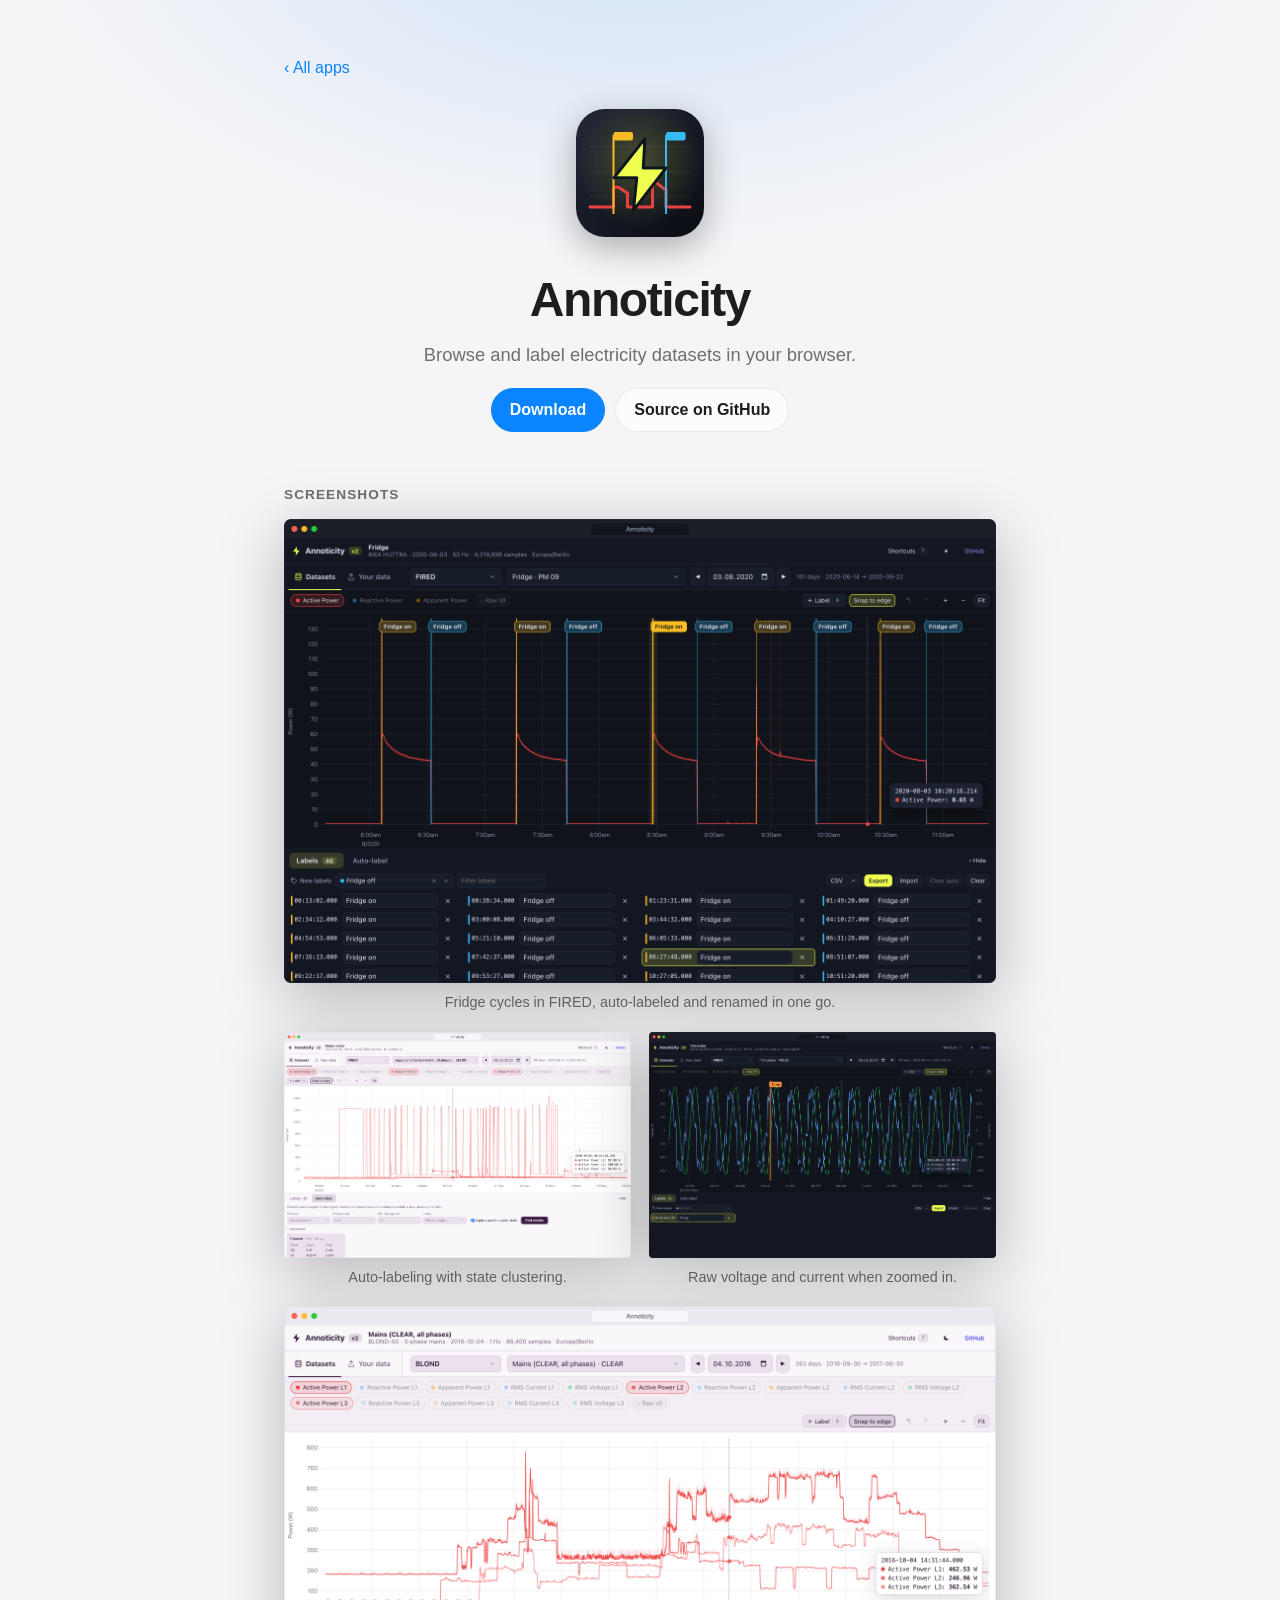
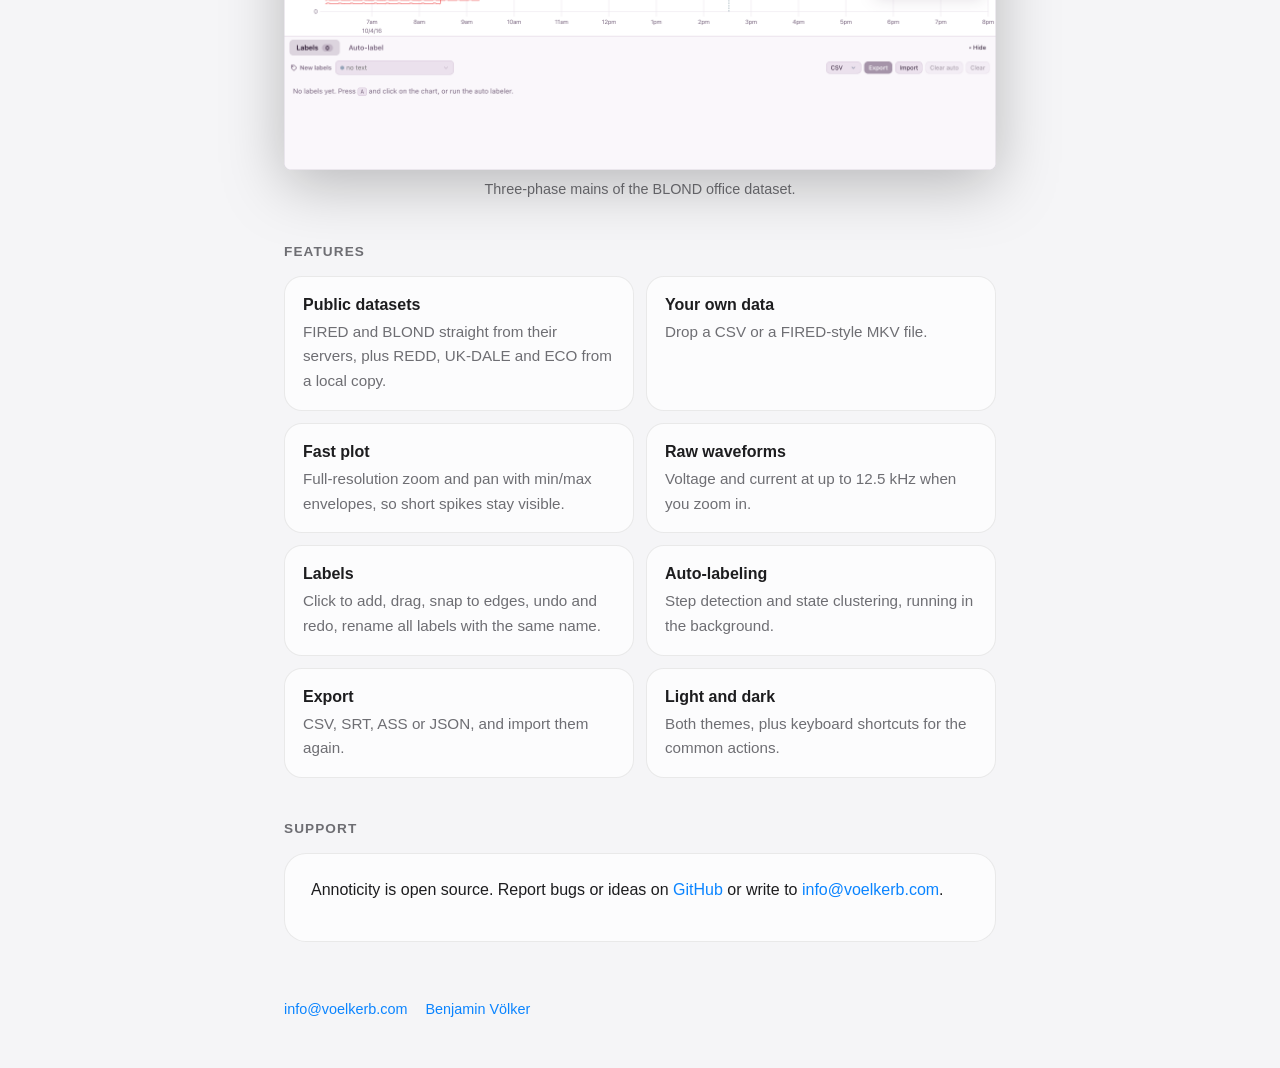
==== annoticity/index.html @ edf2dc3a "Add Annoticity page" ====
<!DOCTYPE html>
<html lang="en">
<head>
  <meta charset="utf-8">
  <meta name="viewport" content="width=device-width, initial-scale=1">
  <title>Annoticity – Label electricity datasets</title>
  <meta name="description" content="Annoticity is a web app to browse and label electricity datasets like FIRED and BLOND, or your own recordings.">
  <link rel="icon" href="../favicon.png">
  <link rel="stylesheet" href="../style.css">
  <style>
    .shots { display: grid; gap: 18px; }
    .shots figure { margin: 0; }
    .shots img { display: block; width: 100%; height: auto; filter: drop-shadow(0 14px 30px rgba(0,0,0,.25)); }
    .shots figcaption { color: var(--muted); font-size: .9rem; text-align: center; margin-top: 8px; }
    .shots .pair { display: grid; gap: 18px; grid-template-columns: 1fr 1fr; }
    @media (max-width: 560px) { .shots .pair { grid-template-columns: 1fr; } }
    .actions { display: flex; gap: 10px; justify-content: center; flex-wrap: wrap; margin-top: 18px; }
    .btn { padding: 9px 18px; border-radius: 999px; border: 1px solid var(--border); background: var(--card); color: var(--text); font-weight: 600; }
    .btn.primary { background: var(--accent); border-color: var(--accent); color: #fff; }
    a.btn:hover { text-decoration: none; filter: brightness(1.08); }
  </style>
</head>
<body>
  <div class="wrap">
    <a class="back" href="../">‹ All apps</a>

    <div class="hero">
      <img src="icon.png" alt="Annoticity app icon">
      <h1>Annoticity</h1>
      <p>Browse and label electricity datasets in your browser.</p>
      <div class="actions">
        <a class="btn primary" href="https://github.com/voelkerb/annoticity/releases/latest">Download</a>
        <a class="btn" href="https://github.com/voelkerb/annoticity">Source on GitHub</a>
      </div>
    </div>

    <h2>Screenshots</h2>
    <div class="shots">
      <figure>
        <img src="img/labels.png" alt="Fridge cycles from the FIRED dataset with on and off labels" loading="lazy">
        <figcaption>Fridge cycles in FIRED, auto-labeled and renamed in one go.</figcaption>
      </figure>
      <div class="pair">
        <figure>
          <img src="img/autolabel.png" alt="Auto-labeling the FIRED smart meter in the light theme" loading="lazy">
          <figcaption>Auto-labeling with state clustering.</figcaption>
        </figure>
        <figure>
          <img src="img/waveform.png" alt="Raw voltage and current of a TV switching on" loading="lazy">
          <figcaption>Raw voltage and current when zoomed in.</figcaption>
        </figure>
      </div>
      <figure>
        <img src="img/blond.png" alt="Three-phase mains of the BLOND office dataset" loading="lazy">
        <figcaption>Three-phase mains of the BLOND office dataset.</figcaption>
      </figure>
    </div>

    <h2>Features</h2>
    <ul class="features">
      <li><b>Public datasets</b><span>FIRED and BLOND straight from their servers, plus REDD, UK-DALE and ECO from a local copy.</span></li>
      <li><b>Your own data</b><span>Drop a CSV or a FIRED-style MKV file.</span></li>
      <li><b>Fast plot</b><span>Full-resolution zoom and pan with min/max envelopes, so short spikes stay visible.</span></li>
      <li><b>Raw waveforms</b><span>Voltage and current at up to 12.5 kHz when you zoom in.</span></li>
      <li><b>Labels</b><span>Click to add, drag, snap to edges, undo and redo, rename all labels with the same name.</span></li>
      <li><b>Auto-labeling</b><span>Step detection and state clustering, running in the background.</span></li>
      <li><b>Export</b><span>CSV, SRT, ASS or JSON, and import them again.</span></li>
      <li><b>Light and dark</b><span>Both themes, plus keyboard shortcuts for the common actions.</span></li>
    </ul>

    <h2>Support</h2>
    <div class="prose">
      <p>Annoticity is open source. Report bugs or ideas on <a href="https://github.com/voelkerb/annoticity/issues">GitHub</a> or write to <a href="mailto:info@voelkerb.com">info@voelkerb.com</a>.</p>
    </div>

    <footer>
      <a href="mailto:info@voelkerb.com">info@voelkerb.com</a>
      <a href="../">Benjamin Völker</a>
    </footer>
  </div>
</body>
</html>
---- style.css ----
:root {
  color-scheme: light dark;
  --bg: #f5f5f7;
  --bg-glow: rgba(0, 122, 255, 0.14);
  --card: rgba(255, 255, 255, 0.72);
  --border: rgba(0, 0, 0, 0.08);
  --text: #1d1d1f;
  --muted: #6e6e73;
  --accent: #0a84ff;
  --shadow: 0 8px 30px rgba(0, 0, 0, 0.08);
}

@media (prefers-color-scheme: dark) {
  :root {
    --bg: #000;
    --bg-glow: rgba(10, 132, 255, 0.22);
    --card: rgba(255, 255, 255, 0.06);
    --border: rgba(255, 255, 255, 0.1);
    --text: #f5f5f7;
    --muted: #98989d;
    --shadow: 0 8px 30px rgba(0, 0, 0, 0.5);
  }
}

* { box-sizing: border-box; }

body {
  margin: 0;
  min-height: 100vh;
  font-family: -apple-system, BlinkMacSystemFont, "SF Pro Text", "Segoe UI", Roboto, sans-serif;
  line-height: 1.55;
  color: var(--text);
  background:
    radial-gradient(900px 500px at 50% -10%, var(--bg-glow), transparent 70%),
    var(--bg);
  background-attachment: fixed;
  -webkit-font-smoothing: antialiased;
}

a { color: var(--accent); text-decoration: none; }
a:hover { text-decoration: underline; }

.wrap { max-width: 760px; margin: 0 auto; padding: 56px 24px 48px; }

header.site { margin-bottom: 40px; }
header.site h1 { font-size: clamp(2.2rem, 6vw, 3.2rem); letter-spacing: -0.03em; margin: 0 0 6px; }
header.site p { margin: 0; color: var(--muted); font-size: 1.15rem; }

h2 { font-size: 0.85rem; text-transform: uppercase; letter-spacing: 0.08em; color: var(--muted); margin: 40px 0 14px; }

.card {
  display: flex;
  align-items: center;
  gap: 20px;
  padding: 20px;
  background: var(--card);
  border: 1px solid var(--border);
  border-radius: 26px;
  box-shadow: var(--shadow);
  -webkit-backdrop-filter: blur(24px);
  backdrop-filter: blur(24px);
  color: inherit;
  transition: transform 0.2s ease;
}
a.card:hover { transform: translateY(-2px); text-decoration: none; }
.card img { width: 84px; height: 84px; border-radius: 19px; box-shadow: 0 4px 14px rgba(0, 0, 0, 0.25); flex: none; }
.card h3 { margin: 0 0 4px; font-size: 1.3rem; letter-spacing: -0.01em; }
.card p { margin: 0; color: var(--muted); }
.card .chev { margin-left: auto; color: var(--muted); font-size: 1.6rem; }

.hero { text-align: center; padding: 8px 0 12px; }
.hero img { width: 128px; height: 128px; border-radius: 29px; box-shadow: 0 10px 34px rgba(0, 0, 0, 0.3); }
.hero h1 { font-size: clamp(2.2rem, 6vw, 3rem); letter-spacing: -0.03em; margin: 18px 0 4px; }
.hero p { color: var(--muted); font-size: 1.15rem; margin: 0; }

.features { list-style: none; padding: 0; margin: 0; display: grid; gap: 12px; grid-template-columns: repeat(auto-fit, minmax(260px, 1fr)); }
.features li {
  padding: 16px 18px;
  background: var(--card);
  border: 1px solid var(--border);
  border-radius: 18px;
}
.features b { display: block; margin-bottom: 2px; }
.features span { color: var(--muted); font-size: 0.95rem; }

.prose { background: var(--card); border: 1px solid var(--border); border-radius: 22px; padding: 8px 26px 22px; }
.prose h2 { margin-top: 26px; }
.prose li { margin: 6px 0; }

footer { margin-top: 56px; color: var(--muted); font-size: 0.9rem; display: flex; gap: 18px; flex-wrap: wrap; }
.back { display: inline-block; margin-bottom: 20px; }


.stage {
  position: relative;
  padding: 44px 0 40px;
  border-radius: 28px;
  background:
    radial-gradient(520px 300px at 25% 20%, var(--bg-glow), transparent 70%),
    radial-gradient(420px 260px at 85% 90%, rgba(120, 90, 255, 0.16), transparent 70%),
    var(--card);
  border: 1px solid var(--border);
  box-shadow: var(--shadow);
  overflow: hidden;
  display: flex;
  justify-content: center;
}
.dev-mac { display: block; width: 80%; height: auto; margin-right: 12%; }
.dev-iphone {
  position: absolute;
  right: 4%;
  bottom: 16px;
  width: 24%;
  height: auto;
  filter: drop-shadow(0 18px 28px rgba(0, 0, 0, 0.35));
}

@media (max-width: 560px) {
  .stage { padding: 28px 0 28px; }
  .dev-mac { width: 88%; margin-right: 8%; }
  .dev-iphone { right: 2%; width: 30%; bottom: 14px; }
}

.stage.single { padding: 36px 0 32px; }
.stage.single .dev-mac { width: min(86%, 520px); margin-right: 0; }
.card + .card { margin-top: 14px; }

.win-stage { display: flex; justify-content: center; padding: 28px 0; }
.win { display: block; width: min(100%, 640px); height: auto; filter: drop-shadow(0 18px 36px rgba(0,0,0,.28)) drop-shadow(0 2px 6px rgba(0,0,0,.2)); }
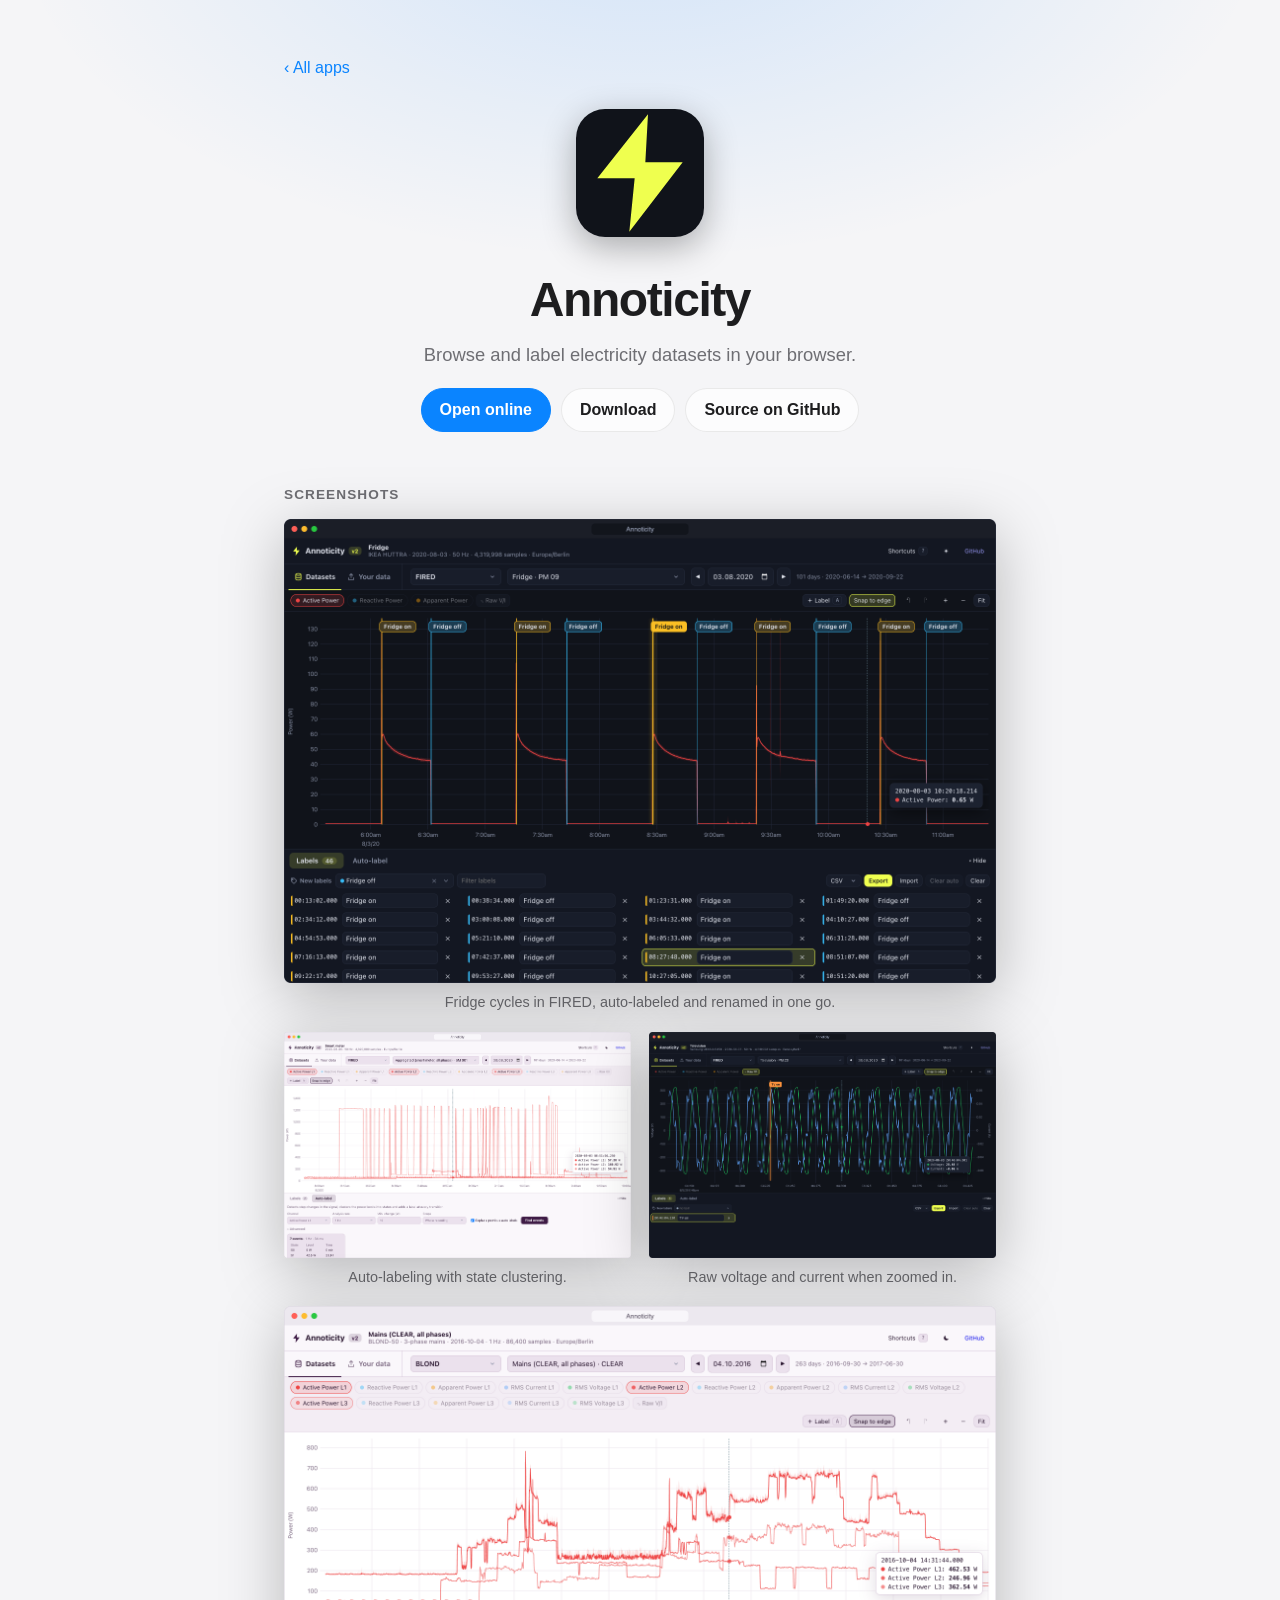
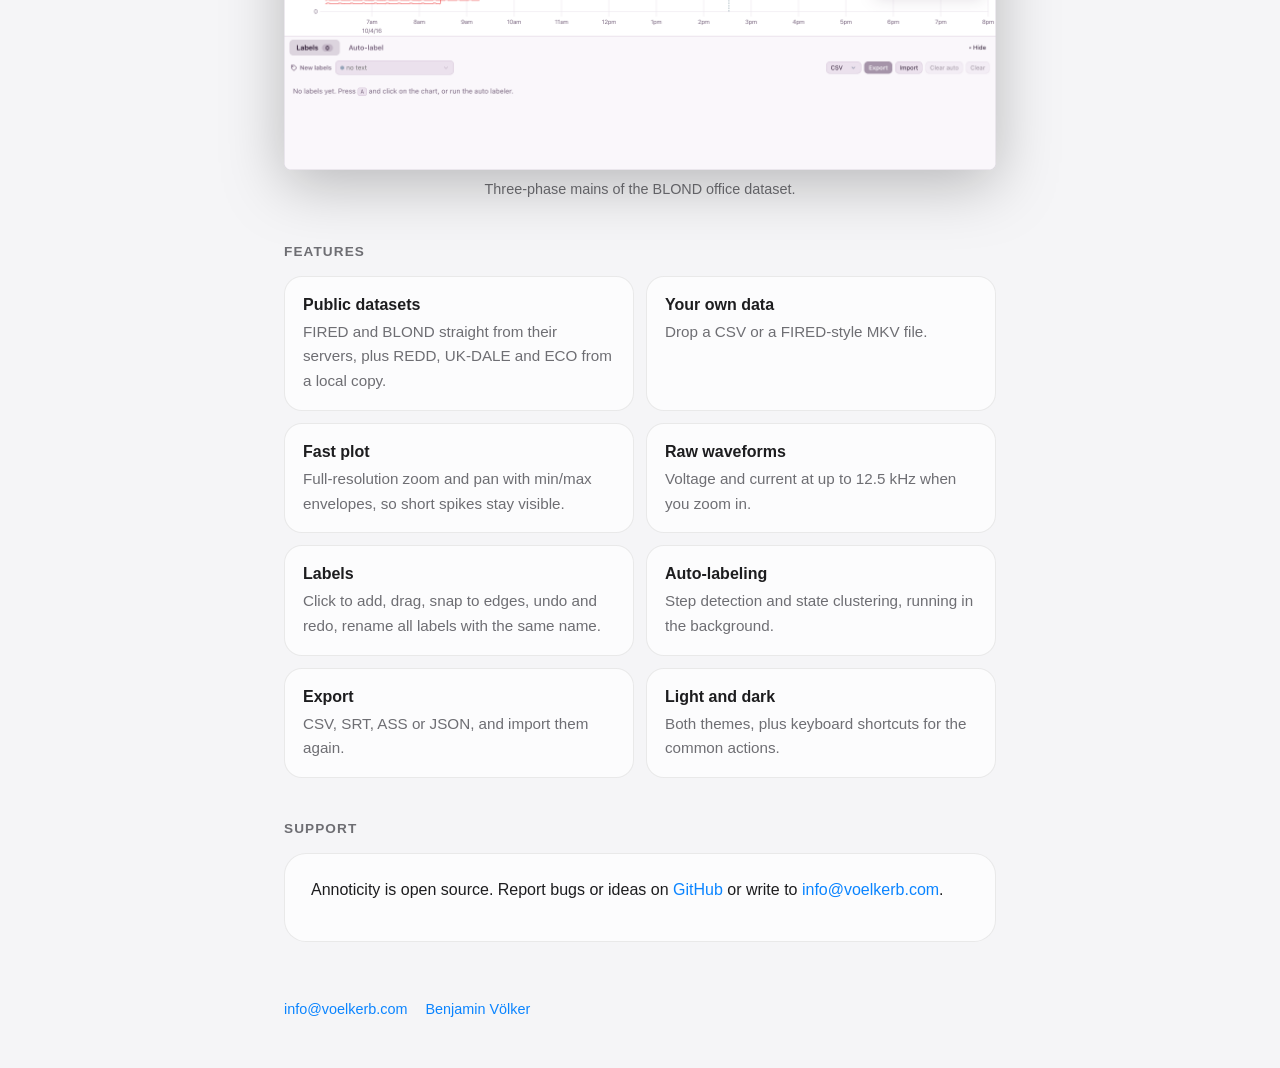
==== commit 76df5349: "Update Annoticity and app sections" ====
--- a/annoticity/index.html
+++ b/annoticity/index.html
@@ -5,7 +5,7 @@
   <meta name="viewport" content="width=device-width, initial-scale=1">
   <title>Annoticity – Label electricity datasets</title>
   <meta name="description" content="Annoticity is a web app to browse and label electricity datasets like FIRED and BLOND, or your own recordings.">
-  <link rel="icon" href="../favicon.png">
+  <link rel="icon" href="icon.svg" type="image/svg+xml">
   <link rel="stylesheet" href="../style.css">
   <style>
     .shots { display: grid; gap: 18px; }
@@ -25,11 +25,12 @@
     <a class="back" href="../">‹ All apps</a>
 
     <div class="hero">
-      <img src="icon.png" alt="Annoticity app icon">
+      <img src="icon.svg" alt="Annoticity app icon">
       <h1>Annoticity</h1>
       <p>Browse and label electricity datasets in your browser.</p>
       <div class="actions">
-        <a class="btn primary" href="https://github.com/voelkerb/annoticity/releases/latest">Download</a>
+        <a class="btn primary" href="https://annoticity.voelkerb.com/">Open online</a>
+        <a class="btn" href="https://github.com/voelkerb/annoticity/releases/latest">Download</a>
         <a class="btn" href="https://github.com/voelkerb/annoticity">Source on GitHub</a>
       </div>
     </div>
--- a/style.css
+++ b/style.css
@@ -47,6 +47,7 @@
 header.site p { margin: 0; color: var(--muted); font-size: 1.15rem; }
 
 h2 { font-size: 0.85rem; text-transform: uppercase; letter-spacing: 0.08em; color: var(--muted); margin: 40px 0 14px; }
+.app-category { font-size: 1rem; color: var(--text); margin: 24px 0 12px; }
 
 .card {
   display: flex;
@@ -64,7 +65,7 @@
 }
 a.card:hover { transform: translateY(-2px); text-decoration: none; }
 .card img { width: 84px; height: 84px; border-radius: 19px; box-shadow: 0 4px 14px rgba(0, 0, 0, 0.25); flex: none; }
-.card h3 { margin: 0 0 4px; font-size: 1.3rem; letter-spacing: -0.01em; }
+.card h4 { margin: 0 0 4px; font-size: 1.3rem; letter-spacing: -0.01em; }
 .card p { margin: 0; color: var(--muted); }
 .card .chev { margin-left: auto; color: var(--muted); font-size: 1.6rem; }
 
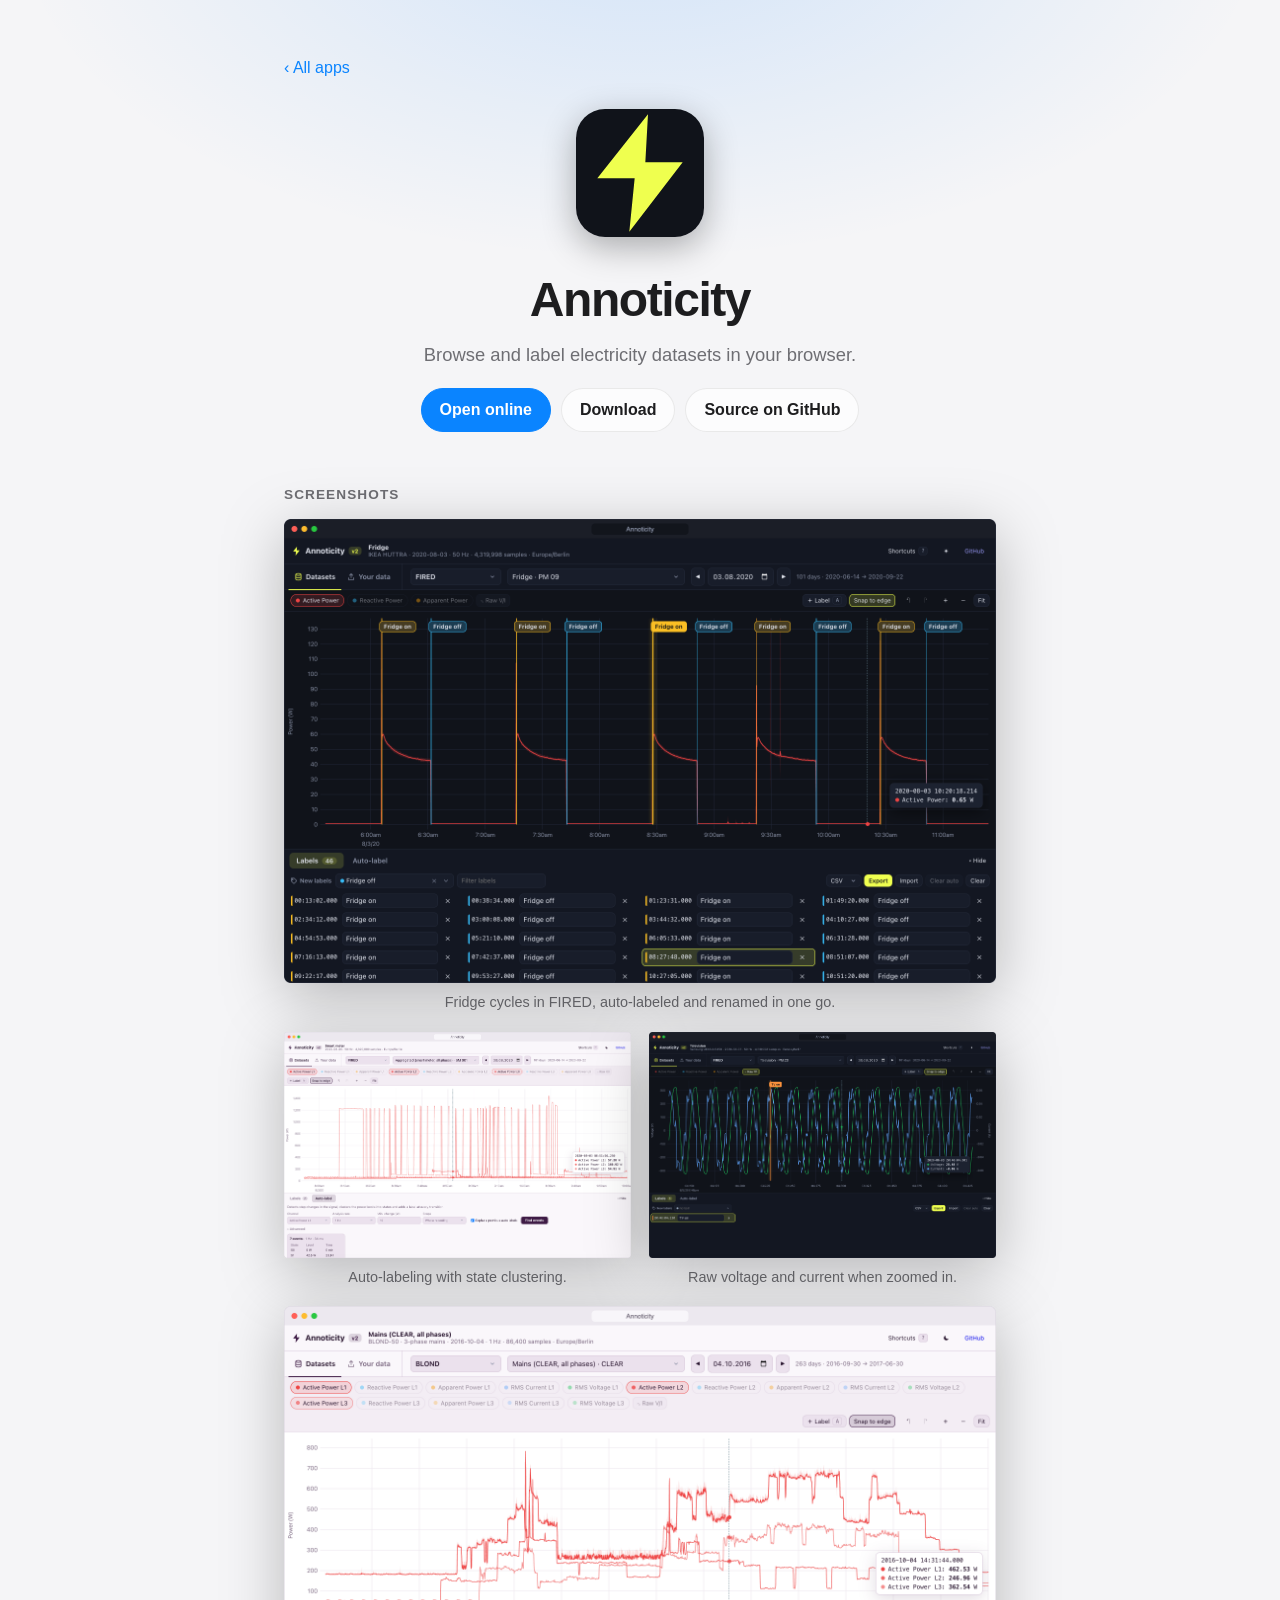
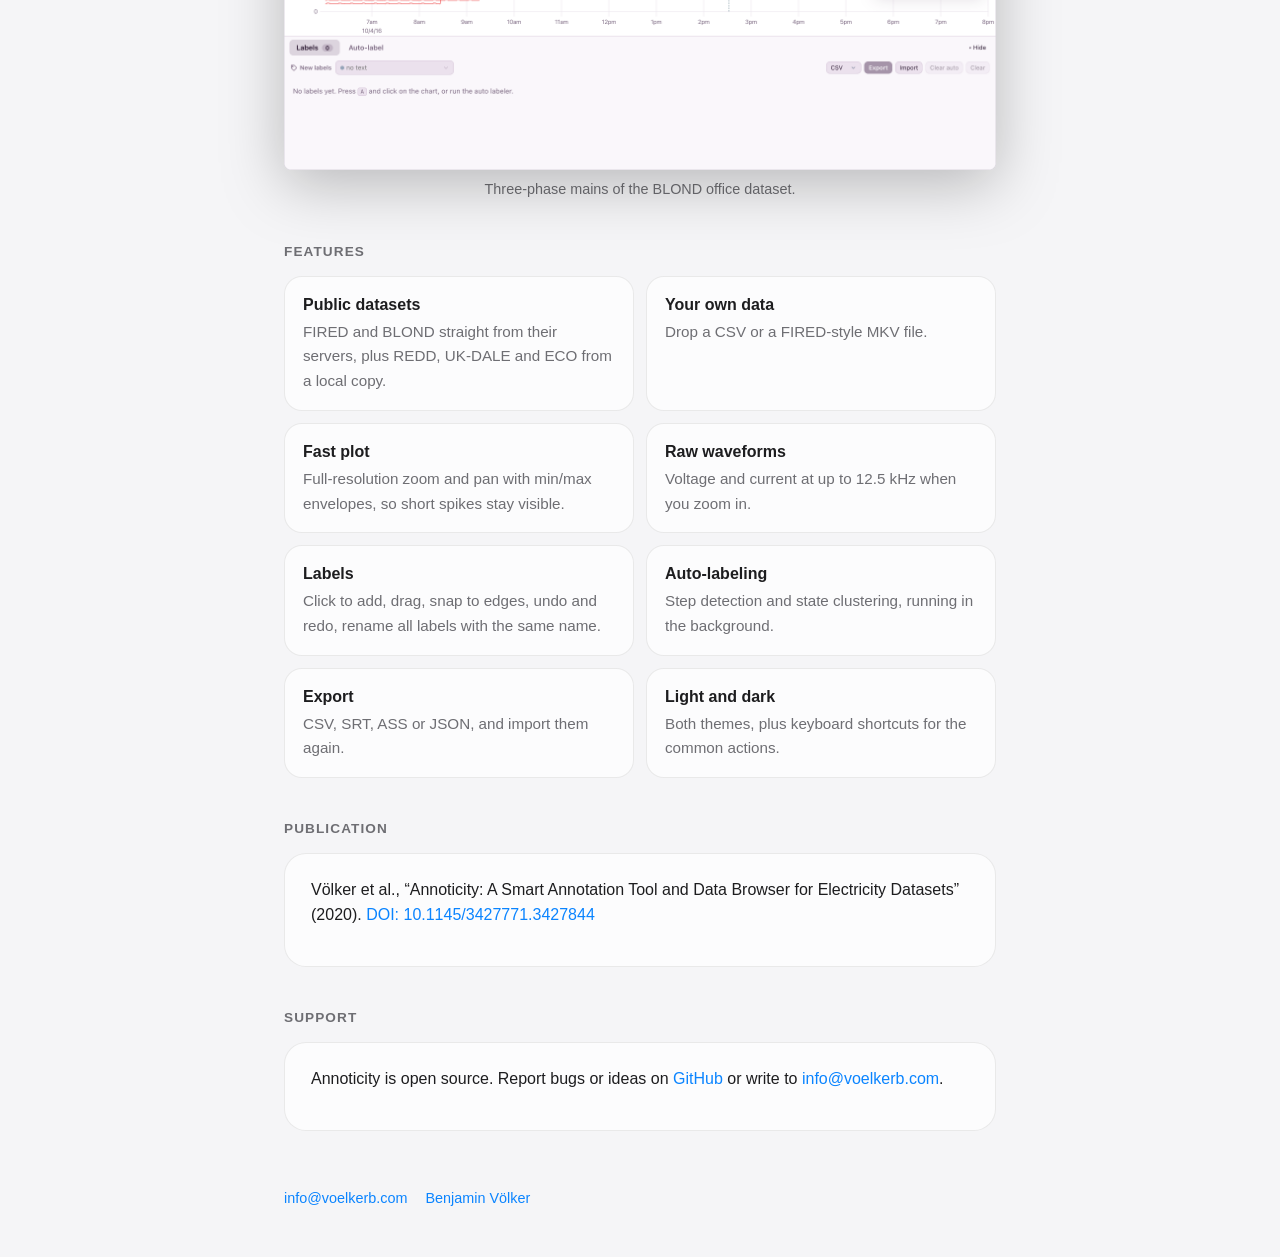
==== commit dc5babf4: "Link Annoticity publication" ====
--- a/annoticity/index.html
+++ b/annoticity/index.html
@@ -69,6 +69,11 @@
       <li><b>Light and dark</b><span>Both themes, plus keyboard shortcuts for the common actions.</span></li>
     </ul>
 
+    <h2>Publication</h2>
+    <div class="prose">
+      <p>Völker et al., “Annoticity: A Smart Annotation Tool and Data Browser for Electricity Datasets” (2020). <a href="https://doi.org/10.1145/3427771.3427844">DOI: 10.1145/3427771.3427844</a></p>
+    </div>
+
     <h2>Support</h2>
     <div class="prose">
       <p>Annoticity is open source. Report bugs or ideas on <a href="https://github.com/voelkerb/annoticity/issues">GitHub</a> or write to <a href="mailto:info@voelkerb.com">info@voelkerb.com</a>.</p>
